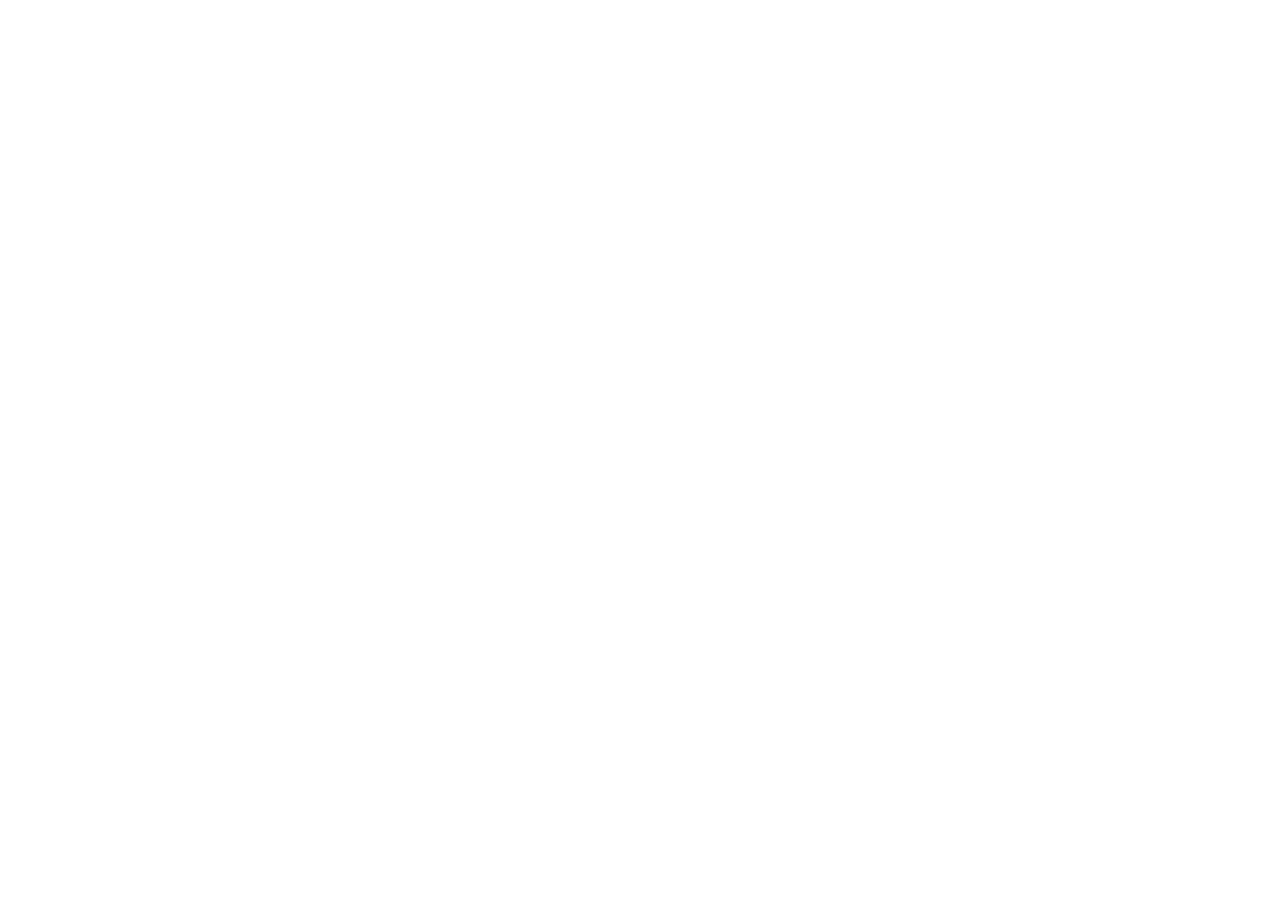
==== index.html @ bf872d4b "First commit" ====
<!DOCTYPE html>
<html lang="en">
<head>
  <meta charset="UTF-8">
  <meta name="viewport" content="width=device-width, initial-scale=1.0">
  <link rel="stylesheet" href="css/style.css">
  <title>Document</title>
</head>
<body>
  
</body>
</html>
---- css/style.css ----
:root {
  --primary-color: red;
  --secondary-color: blue;
}

* {
  padding: 0;
  margin: 0;
  box-sizing: border-box;
}
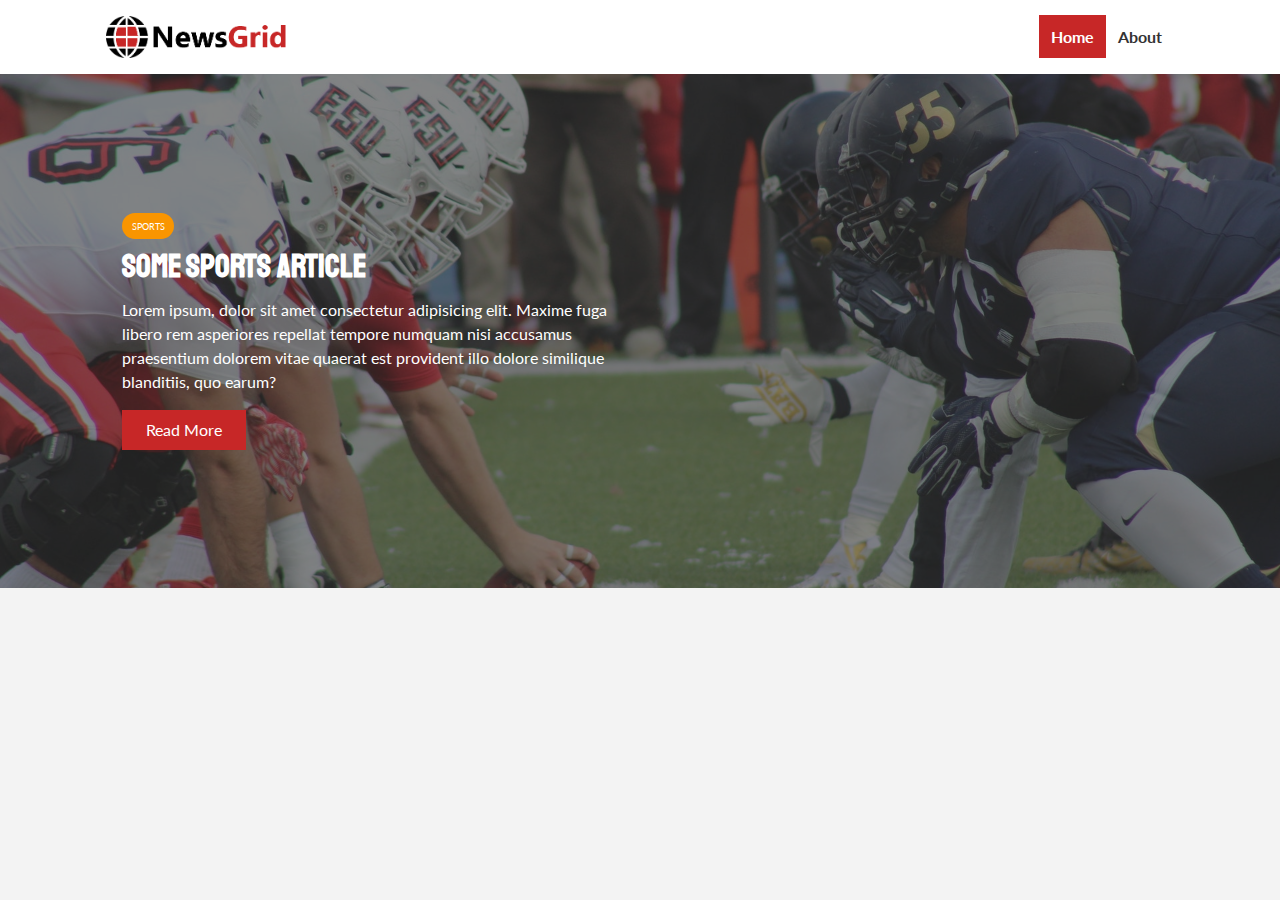
==== commit 54b487a1: "btn style" ====
--- a/index.html
+++ b/index.html
@@ -3,10 +3,44 @@
 <head>
   <meta charset="UTF-8">
   <meta name="viewport" content="width=device-width, initial-scale=1.0">
+  <link rel="stylesheet" href="https://use.fontawesome.com/releases/v5.15.2/css/all.css" integrity="sha384-vSIIfh2YWi9wW0r9iZe7RJPrKwp6bG+s9QZMoITbCckVJqGCCRhc+ccxNcdpHuYu" crossorigin="anonymous">
+  <link rel="preconnect" href="https://fonts.gstatic.com">
+  <link href="https://fonts.googleapis.com/css2?family=Lato&family=Staatliches&display=swap" rel="stylesheet">
   <link rel="stylesheet" href="css/style.css">
-  <title>Document</title>
+  <link rel="stylesheet" media="screen and (max-width: 768px)" href="css/mobile.css">
+  <link rel="shortcut icon" type="image/x-icon" href="favicon.ico">
+  <title>NewsGrid | Latest News</title>
 </head>
 <body>
+  <nav id="main-nav">
+    <div class="container">
+      <img src="img/logo.png" alt="logo" class="logo">
+      <div class="social">
+        <a href="http://facebook.com" target="_blank"><i class="fab fa-facebook-square fa-2x"></i></a>
+        <a href="http://twitter.com" target="_blank"><i class="fab fa-twitter fa-2x"></i></a>
+        <a href="http://instagram.com" target="_blank"><i class="fab fa-instagram fa-2x"></i></a>
+        <a href="http://youtube.com" target="_blank"><i class="fab fa-youtube fa-2x"></i></a>       
+      </div>
+      <ul>
+        <li><a href="index.html" class="current">Home</a></li>
+        <li><a href="about.html">About</a></li>
+      </ul>
+    </div>
+  </nav>
   
+  <!-- Showcase -->
+  <header id="showcase">
+    <div class="container">
+      <div class="showcase-container">
+        <div class="showcase-content">
+          <div class="category category-sports">Sports</div>
+          <h1>Some Sports Article</h1>
+          <p>Lorem ipsum, dolor sit amet consectetur adipisicing elit. Maxime fuga libero rem asperiores repellat tempore numquam nisi accusamus praesentium dolorem vitae quaerat est provident illo dolore similique blanditiis, quo earum?</p>
+          <a href="article.html" class="btn btn-primary">Read More</a>
+        </div>
+      </div> 
+    </div>   
+  </header>
+
 </body>
-</html>+</html>
--- a/css/style.css
+++ b/css/style.css
@@ -1,10 +1,178 @@
 :root {
-  --primary-color: red;
-  --secondary-color: blue;
+  --primary-color: #c72727;
+  --secondary-color: #f99500;
+  --light-color: #f3f3f3;
+  --dark-color: #333;
+  --max-width: 1100px;
 }
 
-* {
+.category {
+  --sport-color: #f99500;
+  --ent-color: #a66bbe;
+  --tech-color: #009cff;
+}
+
+html {
+  box-sizing: border-box;
+}
+
+*, 
+*::before,
+*::after {
   padding: 0;
   margin: 0;
-  box-sizing: border-box;
+  box-sizing: inherit;
+}
+
+body {
+  font-family: 'Lato', sans-serif;
+  line-height: 1.5;
+  background: var(--light-color);
+}
+
+a {
+  color: #333;
+  text-decoration: none;
+}
+
+ul {
+  list-style: none;
+}
+
+img {
+  width: 100%;
+}
+
+h1, h2, h3, h4, h5, h6 {
+  font-family: 'Staatliches', cursive;
+  margin-bottom: 0.55rem;
+  line-height: 1.3;
+}
+
+/* Utility */
+.container {
+  max-width: var(--max-width);
+  margin: auto;
+  padding: 0 2rem;
+  overflow: hidden;
+}
+
+.category {
+  display: inline-block;
+  color: #fff;
+  font-size: 0.55rem;
+  text-transform: uppercase;
+  padding: 0.4rem 0.6rem;
+  border-radius: 15px;
+  margin-bottom: 0.5rem;
+}
+
+.category-sports { background: var(--sport-color) }
+.category-ent { background: var(--sport-ent) }
+.category-tech { background: var(--sport-tech) }
+
+.btn {
+  display: inline-block;
+  border: none;
+  background: var(--dark-color);
+  color: #fff;
+  padding: 0.5rem 1.5rem;
+}
+
+.btn-light { background: var(--light-color) } 
+.btn-primary { background: var(--primary-color) } 
+.btn-secondary { background: var(--secondary-color) } 
+
+.btn:hover {
+  opacity: 0.9;
+}
+
+.btn-block {
+  display: block;
+  width: 100%;
+  text-align: center;
+}
+
+/* Nav */
+#main-nav {
+  background: #fff;
+  position: sticky;
+  top: 0;
+  z-index: 2;
+}
+
+#main-nav .container {
+  display: grid;
+  grid-template-columns: 6fr 3fr 2fr;
+  padding: 1rem;
+  align-items: center;
+}
+
+#main-nav .logo {
+  width: 180px;
+}
+
+#main-nav ul {
+  justify-self: end;
+  display: flex;
+}
+
+#main-nav ul li a {
+  padding: 0.75rem;
+  font-weight: bold;
+}
+
+#main-nav ul li a.current {
+  background: var(--primary-color);
+  color: #fff;
+}
+
+#main-nav ul li a:hover {
+  background: var(--light-color);
+  color: var(--dark-color);
+}
+
+#main-nav .social {
+  justify-self: center;
+}
+
+#main-nav .social i {
+  color: #777;
+  margin-right: 0.5rem;
+}
+
+/* Showcase */
+#showcase {
+  color: #fff;
+  background: #333;
+  padding: 2rem;
+  position: relative;
+
+}
+
+#showcase::before {
+  content: '';
+  position: absolute;
+  background: url("../img/featured.jpg") no-repeat center center/cover;
+  top: 0;
+  left: 0;
+  width: 100%;
+  height: 100%;
+  opacity: 0.4;
+}
+
+#showcase .showcase-container {
+  display: grid;
+  grid-template-columns: repeat(2, 1fr);
+  justify-content: center;
+  align-items: center;
+  height: 50vh;
+}
+
+#showcase .showcase-content {
+  z-index: 1;
+}
+
+#showcase .showcase-content p {
+  margin-bottom: 1rem;
 }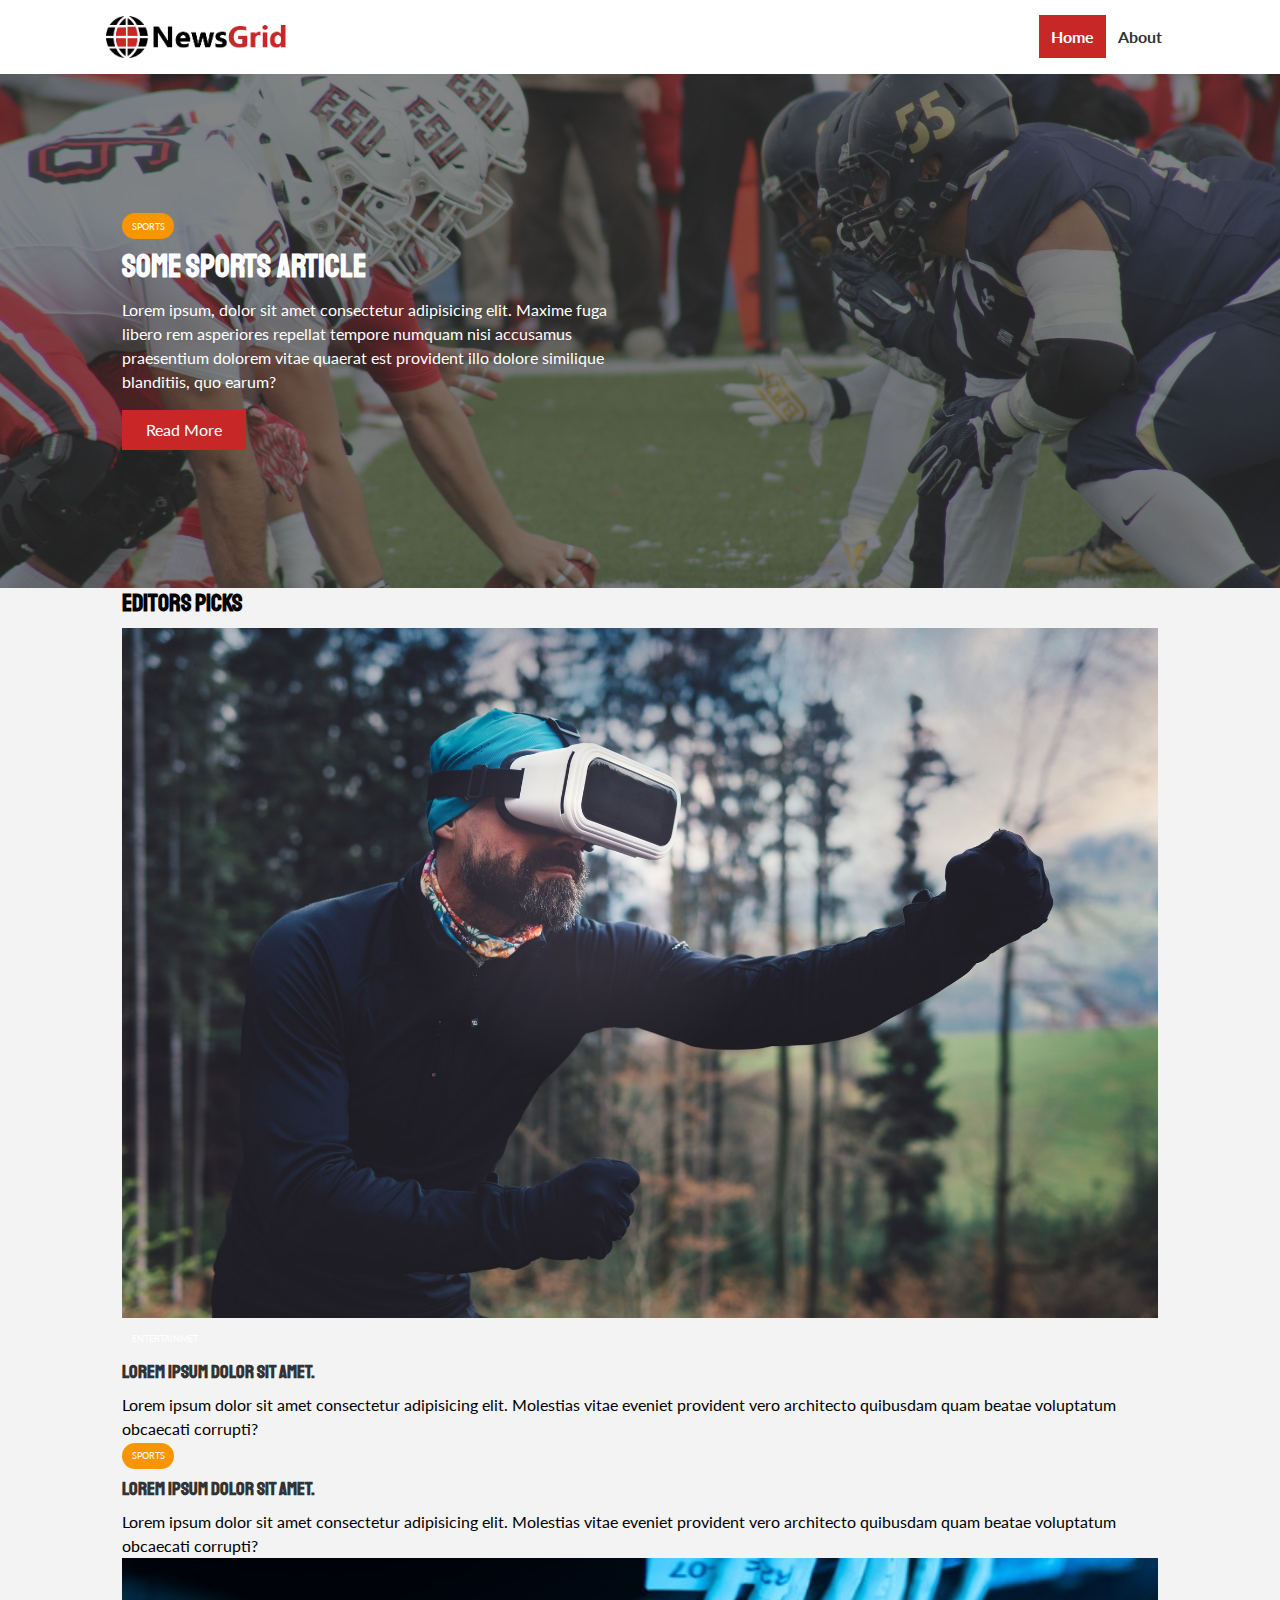
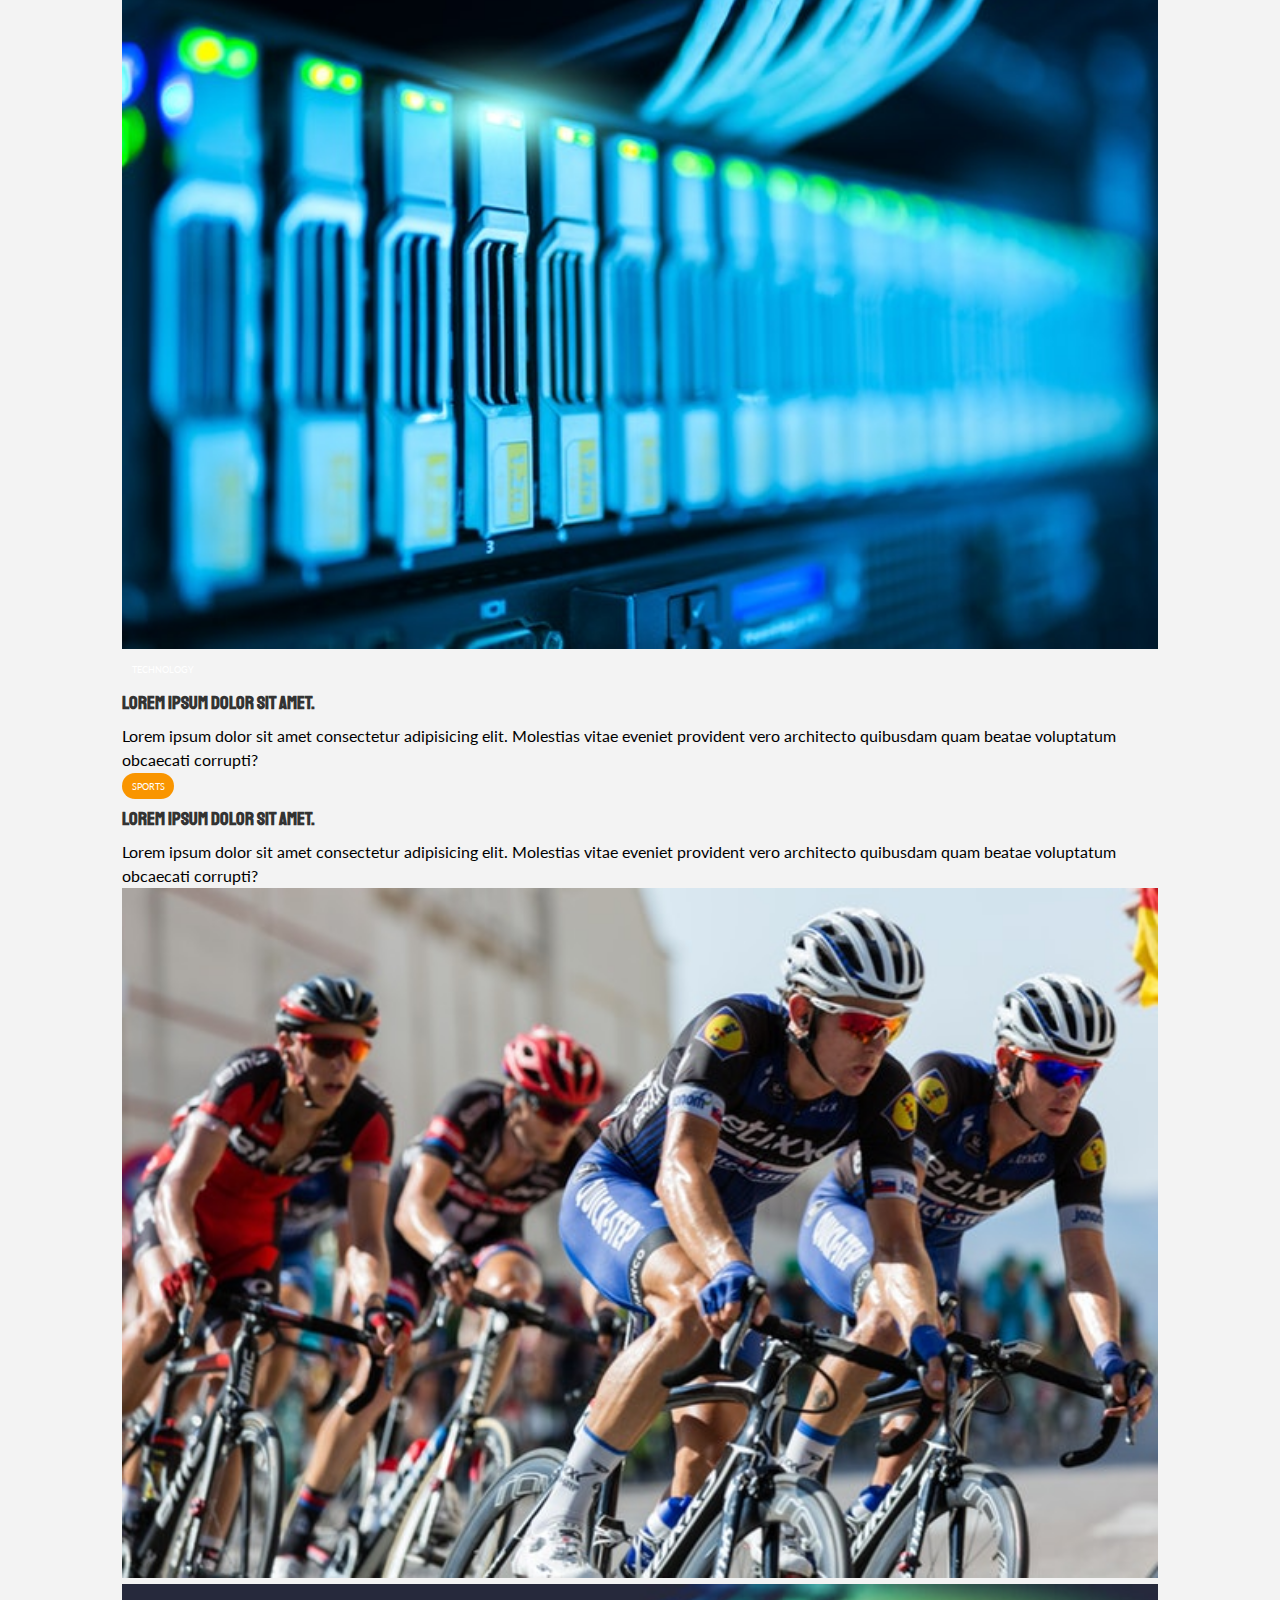
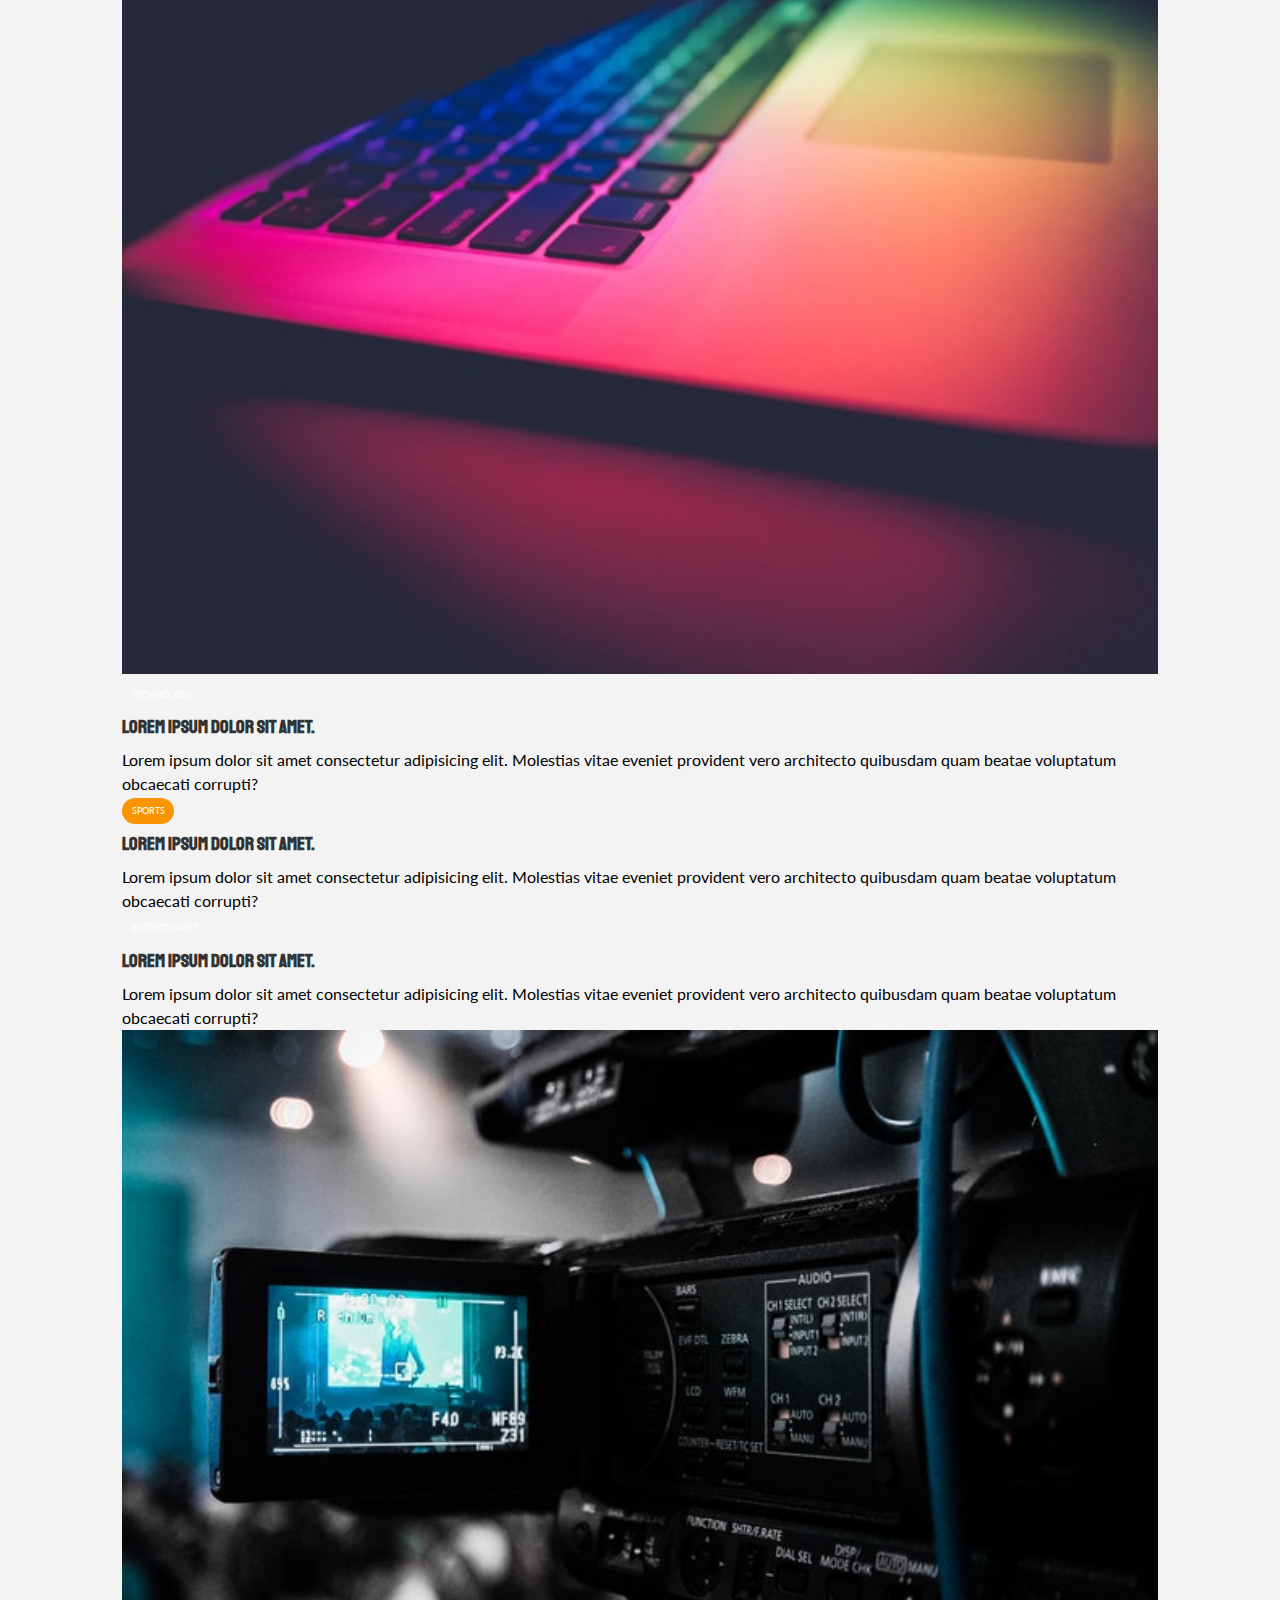
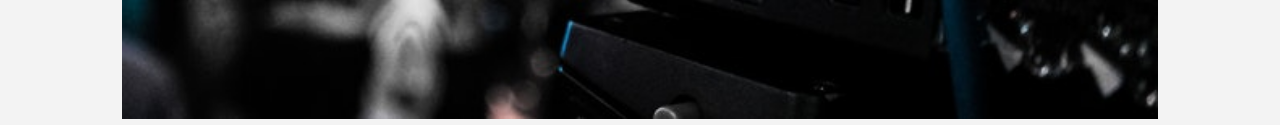
==== commit 30630a3a: "Home articles" ====
--- a/index.html
+++ b/index.html
@@ -42,5 +42,78 @@
     </div>   
   </header>
 
+  <!-- Home Articles -->
+  <section id="home-articles" class="py-2">
+    <div class="container">
+      <h2>Editors Picks</h2>
+      <div class="articles-container">
+        <article class="card">
+          <img src="/img/articles/ent1.jpg" alt="">
+          <div>
+            <div class="category category-ent">Entertainmet</div>
+            <h3>
+              <a href="article.html">Lorem ipsum dolor sit amet.</a>
+            </h3>
+            <p>Lorem ipsum dolor sit amet consectetur adipisicing elit. Molestias vitae eveniet provident vero architecto quibusdam quam beatae voluptatum obcaecati corrupti?</p>
+          </div>
+        </article>
+
+        <article class="card bg-dark">
+          <div class="category category-sports">Sports</div>
+          <h3>
+            <a href="article.html">Lorem ipsum dolor sit amet.</a>
+          </h3>
+          <p>Lorem ipsum dolor sit amet consectetur adipisicing elit. Molestias vitae eveniet provident vero architecto quibusdam quam beatae voluptatum obcaecati corrupti?</p>  
+        </article>
+
+        <article class="card">
+          <img src="img/articles/tech1.jpg" alt="">
+          <div class="category category-tech">Technology</div>
+          <h3>
+            <a href="article.html">Lorem ipsum dolor sit amet.</a>
+          </h3>
+          <p>Lorem ipsum dolor sit amet consectetur adipisicing elit. Molestias vitae eveniet provident vero architecto quibusdam quam beatae voluptatum obcaecati corrupti?</p>  
+        </article>
+
+        <article class="card">
+          <div class="category category-sports">Sports</div>
+          <h3>
+            <a href="article.html">Lorem ipsum dolor sit amet.</a>
+          </h3>
+          <p>Lorem ipsum dolor sit amet consectetur adipisicing elit. Molestias vitae eveniet provident vero architecto quibusdam quam beatae voluptatum obcaecati corrupti?</p>  
+          <img src="img/articles/sports1.jpg" alt="">
+        </article>
+
+        <article class="card">
+          <img src="img/articles/tech2.jpg" alt="">
+          <div class="category category-tech">Technology</div>
+          <h3>
+            <a href="article.html">Lorem ipsum dolor sit amet.</a>
+          </h3>
+          <p>Lorem ipsum dolor sit amet consectetur adipisicing elit. Molestias vitae eveniet provident vero architecto quibusdam quam beatae voluptatum obcaecati corrupti?</p>  
+        </article>
+
+        <article class="card bg-primary">
+          <div class="category category-sports">Sports</div>
+          <h3>
+            <a href="article.html">Lorem ipsum dolor sit amet.</a>
+          </h3>
+          <p>Lorem ipsum dolor sit amet consectetur adipisicing elit. Molestias vitae eveniet provident vero architecto quibusdam quam beatae voluptatum obcaecati corrupti?</p>  
+        </article>
+
+        <article class="card">
+          <div>
+            <div class="category category-ent">Entertainmet</div>
+            <h3>
+              <a href="article.html">Lorem ipsum dolor sit amet.</a>
+            </h3>
+            <p>Lorem ipsum dolor sit amet consectetur adipisicing elit. Molestias vitae eveniet provident vero architecto quibusdam quam beatae voluptatum obcaecati corrupti?</p>
+          </div>
+          <img src="/img/articles/ent2.jpg" alt="">
+        </article>
+      </div>
+    </div>
+  </section>
+
 </body>
 </html>
